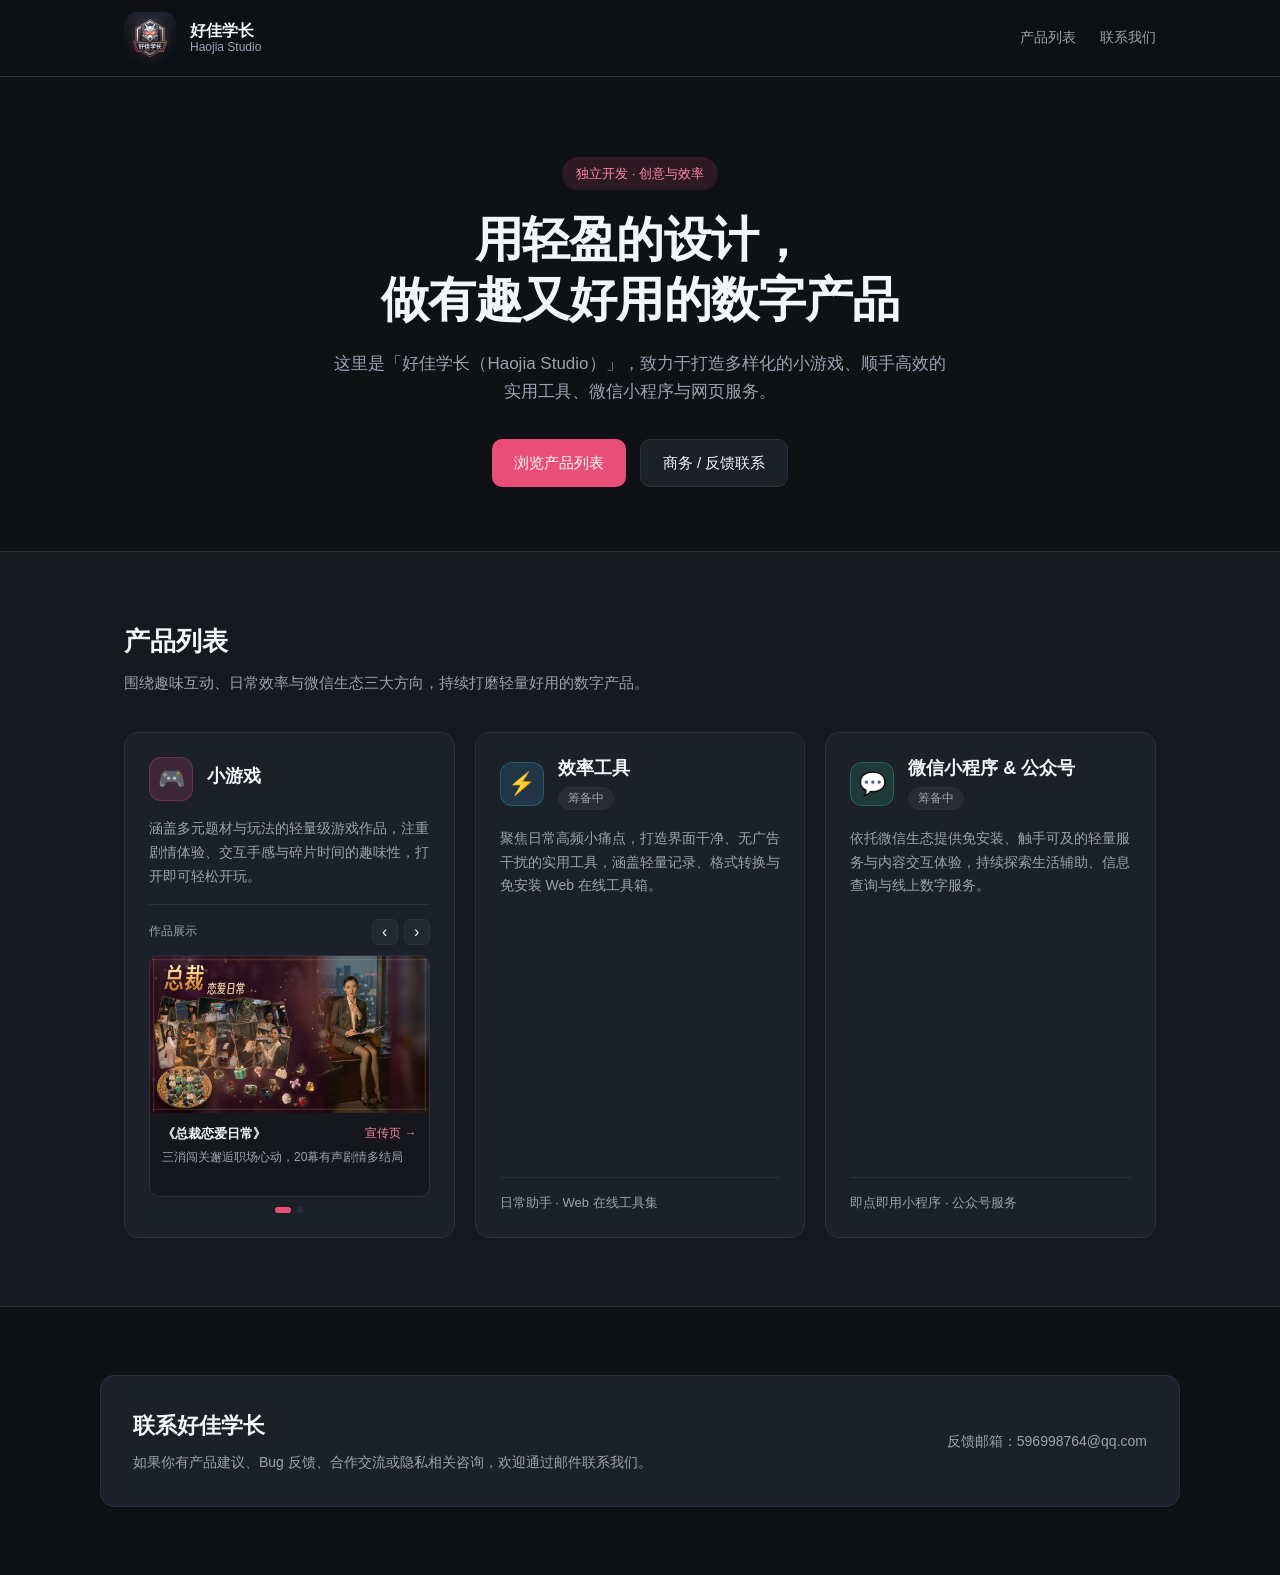
==== index.html @ 81089f05 "chore: remove footer section from homepage (v13)" ====
<!DOCTYPE html>
<html lang="zh-CN">
<head>
  <meta charset="UTF-8" />
  <meta name="viewport" content="width=device-width, initial-scale=1.0" />
  <title>好佳学长 · Haojia Studio — 小游戏与数字产品</title>
  <meta name="description" content="好佳学长（Haojia Studio）专注打造多样化小游戏、轻量级效率工具、微信小程序与实用网页服务。" />
  <link rel="icon" type="image/png" href="./assets/logo.png" />
  <link rel="stylesheet" href="./assets/style.css?v=13" />
</head>
<body>
  <header class="site-header">
    <div class="container header-inner">
      <a href="./index.html" class="brand">
        <img src="./assets/logo.png" alt="好佳学长 Logo" class="brand-logo" />
        <span class="brand-text">
          <strong>好佳学长</strong>
          <small>Haojia Studio</small>
        </span>
      </a>
      <nav class="nav-links">
        <a href="#projects">产品列表</a>
        <a href="#contact">联系我们</a>
      </nav>
    </div>
  </header>

  <main>
    <!-- 首屏展示 -->
    <section class="hero">
      <div class="container">
        <span class="pill">独立开发 · 创意与效率</span>
        <h1>用轻盈的设计，<br />做有趣又好用的数字产品</h1>
        <p class="hero-desc">
          这里是「好佳学长（Haojia Studio）」，致力于打造多样化的小游戏、顺手高效的实用工具、微信小程序与网页服务。
        </p>
        <div class="hero-actions">
          <a href="#projects" class="btn btn-primary">浏览产品列表</a>
          <a href="#contact" class="btn btn-ghost">商务 / 反馈联系</a>
        </div>
      </div>
    </section>

    <!-- 产品列表（三栏模块概览） -->
    <section id="projects" class="section section-alt">
      <div class="container">
        <h2 class="section-title">产品列表</h2>
        <p class="section-sub">围绕趣味互动、日常效率与微信生态三大方向，持续打磨轻量好用的数字产品。</p>

        <div class="category-grid">
          <!-- 模块 1：小游戏 -->
          <article class="category-card">
            <div class="category-card-head">
              <span class="category-icon icon-game" aria-hidden="true">🎮</span>
              <div>
                <h3>小游戏</h3>
              </div>
            </div>
            <p class="category-summary">
              涵盖多元题材与玩法的轻量级游戏作品，注重剧情体验、交互手感与碎片时间的趣味性，打开即可轻松开玩。
            </p>
            <div class="category-meta mini-carousel" data-carousel>
              <div class="mini-carousel-head">
                <span class="mini-carousel-label">作品展示</span>
                <div class="mini-carousel-controls">
                  <button type="button" class="mini-btn" data-dir="-1" aria-label="上一张">‹</button>
                  <button type="button" class="mini-btn" data-dir="1" aria-label="下一张">›</button>
                </div>
              </div>
              <div class="mini-carousel-track">
                <a href="./loveStory/index.html" class="mini-slide">
                  <div class="mini-slide-thumb">
                    <img src="./loveStory/promo.jpg?v=13" alt="总裁恋爱日常宣传图" />
                  </div>
                  <div class="mini-slide-body">
                    <div class="mini-slide-title">
                      <strong>《总裁恋爱日常》</strong>
                      <span class="arrow">宣传页 →</span>
                    </div>
                    <p>三消闯关邂逅职场心动，20幕有声剧情多结局</p>
                  </div>
                </a>
                <div class="mini-slide is-upcoming">
                  <div class="mini-slide-thumb mini-thumb-upcoming">
                    <span>敬请期待</span>
                  </div>
                  <div class="mini-slide-body">
                    <div class="mini-slide-title">
                      <strong>更多创意新作</strong>
                      <span class="muted">筹备中</span>
                    </div>
                    <p>全新题材与玩法正在打磨原型中，上线后第一时间同步展示</p>
                  </div>
                </div>
              </div>
              <div class="mini-carousel-dots" aria-hidden="true">
                <span class="dot is-active"></span>
                <span class="dot"></span>
              </div>
            </div>
          </article>

          <!-- 模块 2：效率工具 -->
          <article class="category-card">
            <div class="category-card-head">
              <span class="category-icon icon-tool" aria-hidden="true">⚡</span>
              <div>
                <h3>效率工具</h3>
                <span class="category-tag">筹备中</span>
              </div>
            </div>
            <p class="category-summary">
              聚焦日常高频小痛点，打造界面干净、无广告干扰的实用工具，涵盖轻量记录、格式转换与免安装 Web 在线工具箱。
            </p>
            <div class="category-meta">
              <span class="module-status">日常助手 · Web 在线工具集</span>
            </div>
          </article>

          <!-- 模块 3：微信小程序 & 公众号 -->
          <article class="category-card">
            <div class="category-card-head">
              <span class="category-icon icon-wechat" aria-hidden="true">💬</span>
              <div>
                <h3>微信小程序 &amp; 公众号</h3>
                <span class="category-tag">筹备中</span>
              </div>
            </div>
            <p class="category-summary">
              依托微信生态提供免安装、触手可及的轻量服务与内容交互体验，持续探索生活辅助、信息查询与线上数字服务。
            </p>
            <div class="category-meta">
              <span class="module-status">即点即用小程序 · 公众号服务</span>
            </div>
          </article>
        </div>
      </div>
    </section>

    <!-- 联系方式 -->
    <section id="contact" class="section">
      <div class="container contact-box">
        <div>
          <h2>联系好佳学长</h2>
          <p>如果你有产品建议、Bug 反馈、合作交流或隐私相关咨询，欢迎通过邮件联系我们。</p>
        </div>
        <div class="contact-info">
          <a href="mailto:596998764@qq.com" class="contact-link">反馈邮箱：596998764@qq.com</a>
        </div>
      </div>
    </section>
  </main>

  <script src="./assets/main.js?v=13"></script>
</body>
</html>
---- assets/style.css ----
:root {
  --bg: #0f1115;
  --bg-alt: #161920;
  --card: #1c2029;
  --border: #2a303d;
  --text: #f3f5f8;
  --muted: #9aa3b2;
  --accent: #e94e77;
  --accent-hover: #f26489;
  --radius: 14px;
}

* {
  box-sizing: border-box;
  margin: 0;
  padding: 0;
}

html {
  scroll-behavior: smooth;
}

body {
  font-family: -apple-system, BlinkMacSystemFont, "Segoe UI", "PingFang SC", "Hiragino Sans GB", "Microsoft YaHei", sans-serif;
  background: var(--bg);
  color: var(--text);
  line-height: 1.65;
  -webkit-font-smoothing: antialiased;
}

a {
  color: inherit;
  text-decoration: none;
}

.container {
  max-width: 1080px;
  margin: 0 auto;
  padding: 0 24px;
}

/* Header */
.site-header {
  position: sticky;
  top: 0;
  z-index: 20;
  background: rgba(15, 17, 21, 0.85);
  backdrop-filter: blur(10px);
  border-bottom: 1px solid var(--border);
}

.header-inner {
  height: 76px;
  display: flex;
  align-items: center;
  justify-content: space-between;
}

.brand {
  display: flex;
  align-items: center;
  gap: 14px;
}

.brand-logo {
  width: 52px;
  height: 52px;
  border-radius: 12px;
  object-fit: cover;
  display: block;
}

.brand-text {
  display: flex;
  flex-direction: column;
  line-height: 1.2;
}

.brand-text strong {
  font-size: 16px;
}

.brand-text small {
  font-size: 12px;
  color: var(--muted);
}

.nav-links {
  display: flex;
  gap: 24px;
  font-size: 14px;
  color: var(--muted);
}

.nav-links a:hover {
  color: var(--text);
}

/* Hero */
.hero {
  padding: 80px 0 64px;
  text-align: center;
}

.pill {
  display: inline-block;
  padding: 6px 14px;
  border-radius: 999px;
  background: rgba(233, 78, 119, 0.14);
  color: #ff85a6;
  font-size: 13px;
  font-weight: 500;
  margin-bottom: 20px;
}

.hero h1 {
  font-size: clamp(30px, 5vw, 48px);
  line-height: 1.25;
  letter-spacing: -0.02em;
  margin-bottom: 20px;
}

.hero-desc {
  max-width: 620px;
  margin: 0 auto 32px;
  color: var(--muted);
  font-size: 17px;
}

.hero-actions {
  display: flex;
  justify-content: center;
  gap: 14px;
  flex-wrap: wrap;
}

.btn {
  display: inline-flex;
  align-items: center;
  justify-content: center;
  padding: 11px 22px;
  border-radius: 10px;
  font-size: 15px;
  font-weight: 500;
  transition: background 0.2s, border-color 0.2s, transform 0.15s;
}

.btn:hover {
  transform: translateY(-1px);
}

.btn-primary {
  background: var(--accent);
  color: #fff;
}

.btn-primary:hover {
  background: var(--accent-hover);
}

.btn-ghost {
  border: 1px solid var(--border);
  color: var(--text);
  background: var(--card);
}

.btn-ghost:hover {
  border-color: var(--muted);
}

/* Sections */
.section {
  padding: 68px 0;
}

.section-alt {
  background: var(--bg-alt);
  border-top: 1px solid var(--border);
  border-bottom: 1px solid var(--border);
}

.section-title {
  font-size: 26px;
  margin-bottom: 8px;
}

.section-sub {
  color: var(--muted);
  margin-bottom: 36px;
  font-size: 15px;
}

/* Category Grid (3 columns in one row) */
.category-grid {
  display: grid;
  grid-template-columns: repeat(3, minmax(0, 1fr));
  gap: 20px;
}

.category-card {
  background: var(--card);
  border: 1px solid var(--border);
  border-radius: var(--radius);
  padding: 24px;
  display: flex;
  flex-direction: column;
  gap: 16px;
  transition: transform 0.2s, border-color 0.2s, box-shadow 0.2s;
}

.category-card:hover {
  transform: translateY(-3px);
  border-color: rgba(233, 78, 119, 0.45);
  box-shadow: 0 12px 28px rgba(0, 0, 0, 0.28);
}

.category-card-head {
  display: flex;
  align-items: center;
  gap: 14px;
}

.category-icon {
  width: 44px;
  height: 44px;
  border-radius: 12px;
  display: grid;
  place-items: center;
  font-size: 22px;
  flex-shrink: 0;
}

.icon-game {
  background: rgba(233, 78, 119, 0.16);
  border: 1px solid rgba(233, 78, 119, 0.3);
}

.icon-tool {
  background: rgba(56, 189, 248, 0.14);
  border: 1px solid rgba(56, 189, 248, 0.28);
}

.icon-wechat {
  background: rgba(52, 211, 153, 0.14);
  border: 1px solid rgba(52, 211, 153, 0.28);
}

.category-card-head h3 {
  font-size: 18px;
  line-height: 1.3;
  margin-bottom: 4px;
}

.category-tag {
  display: inline-block;
  font-size: 12px;
  line-height: 1.2;
  padding: 3px 9px;
  border-radius: 999px;
  color: var(--muted);
  background: rgba(255, 255, 255, 0.05);
  border: 1px solid var(--border);
}

.category-tag.is-active {
  color: #ff85a6;
  background: rgba(233, 78, 119, 0.14);
  border-color: rgba(233, 78, 119, 0.3);
}

.category-summary {
  color: var(--muted);
  font-size: 14px;
  line-height: 1.7;
  flex: 1;
}

.category-meta {
  padding-top: 14px;
  border-top: 1px solid var(--border);
  font-size: 13px;
}

.module-link {
  display: flex;
  align-items: center;
  justify-content: space-between;
  gap: 8px;
  color: var(--text);
  font-weight: 500;
  transition: color 0.2s;
}

.module-link .arrow {
  color: #ff85a6;
  white-space: nowrap;
}

.module-link:hover {
  color: #ff85a6;
}

.module-status {
  color: var(--muted);
}

.module-tagline {
  margin-top: 6px;
  font-size: 12px;
  color: var(--muted);
  line-height: 1.5;
}

/* Mini Carousel inside Category Card */
.mini-carousel {
  display: flex;
  flex-direction: column;
  gap: 10px;
}

.mini-carousel-head {
  display: flex;
  align-items: center;
  justify-content: space-between;
}

.mini-carousel-label {
  font-size: 12px;
  color: var(--muted);
  font-weight: 500;
}

.mini-carousel-controls {
  display: flex;
  gap: 6px;
}

.mini-btn {
  width: 26px;
  height: 26px;
  border-radius: 6px;
  border: 1px solid var(--border);
  background: rgba(255, 255, 255, 0.04);
  color: var(--text);
  font-size: 16px;
  line-height: 1;
  cursor: pointer;
  display: grid;
  place-items: center;
  transition: border-color 0.2s, background 0.2s;
}

.mini-btn:hover {
  border-color: var(--accent);
  background: rgba(233, 78, 119, 0.14);
}

.mini-carousel-track {
  display: flex;
  overflow-x: auto;
  scroll-snap-type: x mandatory;
  scroll-behavior: smooth;
  gap: 12px;
  scrollbar-width: none;
}

.mini-carousel-track::-webkit-scrollbar {
  display: none;
}

.mini-slide {
  flex: 0 0 100%;
  scroll-snap-align: start;
  border-radius: 10px;
  border: 1px solid var(--border);
  background: rgba(15, 17, 21, 0.55);
  overflow: hidden;
  display: flex;
  flex-direction: column;
  transition: border-color 0.2s;
}

a.mini-slide:hover {
  border-color: rgba(233, 78, 119, 0.55);
}

.mini-slide-thumb {
  width: 100%;
  aspect-ratio: 16 / 9;
  overflow: hidden;
  background: #14171e;
}

.mini-slide-thumb img {
  width: 100%;
  height: 100%;
  object-fit: cover;
  display: block;
  transition: transform 0.3s;
}

a.mini-slide:hover .mini-slide-thumb img {
  transform: scale(1.03);
}

.mini-thumb-upcoming {
  display: grid;
  place-items: center;
  background: linear-gradient(135deg, #232838 0%, #312545 100%);
  color: var(--muted);
  font-size: 13px;
  letter-spacing: 0.06em;
}

.mini-slide-body {
  padding: 10px 12px 12px;
}

.mini-slide-title {
  display: flex;
  align-items: center;
  justify-content: space-between;
  gap: 8px;
  margin-bottom: 4px;
  font-size: 13px;
}

.mini-slide-title strong {
  color: var(--text);
  font-weight: 600;
}

.mini-slide-title .arrow {
  color: #ff85a6;
  font-size: 12px;
  white-space: nowrap;
}

.mini-slide-title .muted {
  color: var(--muted);
  font-size: 12px;
}

.mini-slide-body p {
  font-size: 12px;
  color: var(--muted);
  line-height: 1.5;
}

.mini-carousel-dots {
  display: flex;
  justify-content: center;
  gap: 6px;
}

.mini-carousel-dots .dot {
  width: 6px;
  height: 6px;
  border-radius: 999px;
  background: var(--border);
  transition: width 0.2s, background 0.2s;
}

.mini-carousel-dots .dot.is-active {
  width: 16px;
  background: var(--accent);
}

/* Contact */
.contact-box {
  background: var(--card);
  border: 1px solid var(--border);
  border-radius: var(--radius);
  padding: 32px;
  display: flex;
  align-items: center;
  justify-content: space-between;
  gap: 24px;
  flex-wrap: wrap;
}

.contact-box h2 {
  font-size: 22px;
  margin-bottom: 6px;
}

.contact-box p {
  color: var(--muted);
  font-size: 14px;
}

.contact-link {
  font-size: 14px;
  color: var(--muted);
  transition: color 0.2s;
}

.contact-link:hover {
  color: var(--text);
}

/* Footer */
.site-footer {
  border-top: 1px solid var(--border);
  padding: 24px 0;
  color: var(--muted);
  font-size: 13px;
}

.footer-inner {
  display: flex;
  justify-content: space-between;
  align-items: center;
  flex-wrap: wrap;
  gap: 12px;
}

.site-footer a:hover {
  color: var(--text);
}

@media (max-width: 860px) {
  .category-grid {
    grid-template-columns: 1fr;
  }
}

@media (max-width: 640px) {
  .nav-links {
    display: none;
  }
  .hero {
    padding: 60px 0 44px;
  }
}
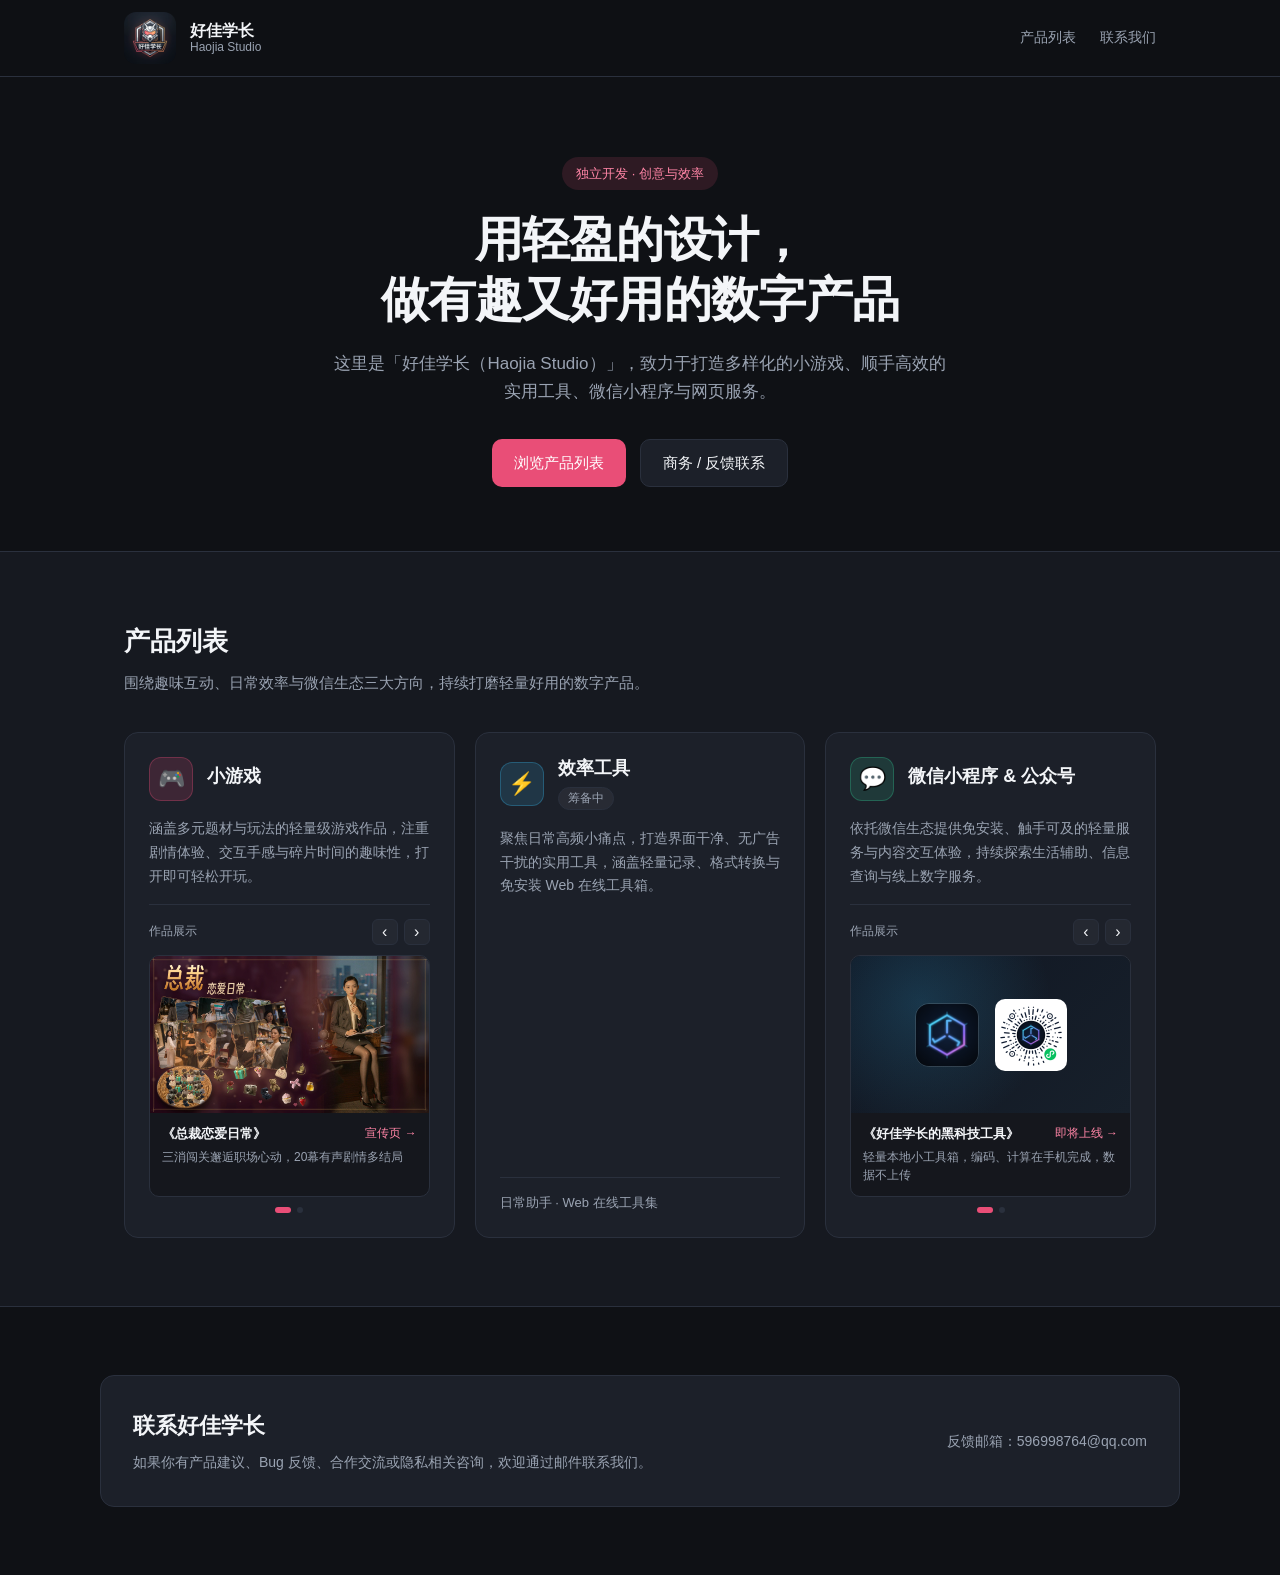
==== commit f24678ae: "feat(heikeji-tools): add WeChat mini-program showcase and detail page" ====
--- a/index.html
+++ b/index.html
@@ -6,7 +6,7 @@
   <title>好佳学长 · Haojia Studio — 小游戏与数字产品</title>
   <meta name="description" content="好佳学长（Haojia Studio）专注打造多样化小游戏、轻量级效率工具、微信小程序与实用网页服务。" />
   <link rel="icon" type="image/png" href="./assets/logo.png" />
-  <link rel="stylesheet" href="./assets/style.css?v=13" />
+  <link rel="stylesheet" href="./assets/style.css?v=14" />
 </head>
 <body>
   <header class="site-header">
@@ -123,14 +123,50 @@
               <span class="category-icon icon-wechat" aria-hidden="true">💬</span>
               <div>
                 <h3>微信小程序 &amp; 公众号</h3>
-                <span class="category-tag">筹备中</span>
               </div>
             </div>
             <p class="category-summary">
               依托微信生态提供免安装、触手可及的轻量服务与内容交互体验，持续探索生活辅助、信息查询与线上数字服务。
             </p>
-            <div class="category-meta">
-              <span class="module-status">即点即用小程序 · 公众号服务</span>
+            <div class="category-meta mini-carousel" data-carousel>
+              <div class="mini-carousel-head">
+                <span class="mini-carousel-label">作品展示</span>
+                <div class="mini-carousel-controls">
+                  <button type="button" class="mini-btn" data-dir="-1" aria-label="上一张">‹</button>
+                  <button type="button" class="mini-btn" data-dir="1" aria-label="下一张">›</button>
+                </div>
+              </div>
+              <div class="mini-carousel-track">
+                <a href="./heikeji-tools/index.html" class="mini-slide">
+                  <div class="mini-slide-thumb mini-thumb-app">
+                    <img src="./heikeji-tools/icon.png?v=14" alt="好佳学长的黑科技工具图标" class="mini-app-icon" />
+                    <img src="./heikeji-tools/qrcode.jpg?v=14" alt="好佳学长的黑科技工具小程序码" class="mini-app-qr" />
+                  </div>
+                  <div class="mini-slide-body">
+                    <div class="mini-slide-title">
+                      <strong>《好佳学长的黑科技工具》</strong>
+                      <span class="arrow">即将上线 →</span>
+                    </div>
+                    <p>轻量本地小工具箱，编码、计算在手机完成，数据不上传</p>
+                  </div>
+                </a>
+                <div class="mini-slide is-upcoming">
+                  <div class="mini-slide-thumb mini-thumb-upcoming">
+                    <span>敬请期待</span>
+                  </div>
+                  <div class="mini-slide-body">
+                    <div class="mini-slide-title">
+                      <strong>更多小程序 &amp; 公众号</strong>
+                      <span class="muted">筹备中</span>
+                    </div>
+                    <p>更多免安装微信生态服务正在规划开发中，敬请期待</p>
+                  </div>
+                </div>
+              </div>
+              <div class="mini-carousel-dots" aria-hidden="true">
+                <span class="dot is-active"></span>
+                <span class="dot"></span>
+              </div>
             </div>
           </article>
         </div>
--- a/assets/style.css
+++ b/assets/style.css
@@ -412,6 +412,33 @@
   letter-spacing: 0.06em;
 }
 
+.mini-thumb-app {
+  display: flex;
+  align-items: center;
+  justify-content: center;
+  gap: 16px;
+  padding: 12px 16px;
+  background: radial-gradient(circle at 25% 30%, rgba(56, 189, 248, 0.18), transparent 55%),
+    linear-gradient(135deg, #101622 0%, #17202b 100%);
+}
+
+.mini-thumb-app img.mini-app-icon {
+  width: 64px;
+  height: 64px;
+  border-radius: 14px;
+  border: 1px solid rgba(255, 255, 255, 0.12);
+  object-fit: cover;
+}
+
+.mini-thumb-app img.mini-app-qr {
+  width: 72px;
+  height: 72px;
+  border-radius: 10px;
+  background: #fff;
+  padding: 4px;
+  object-fit: contain;
+}
+
 .mini-slide-body {
   padding: 10px 12px 12px;
 }
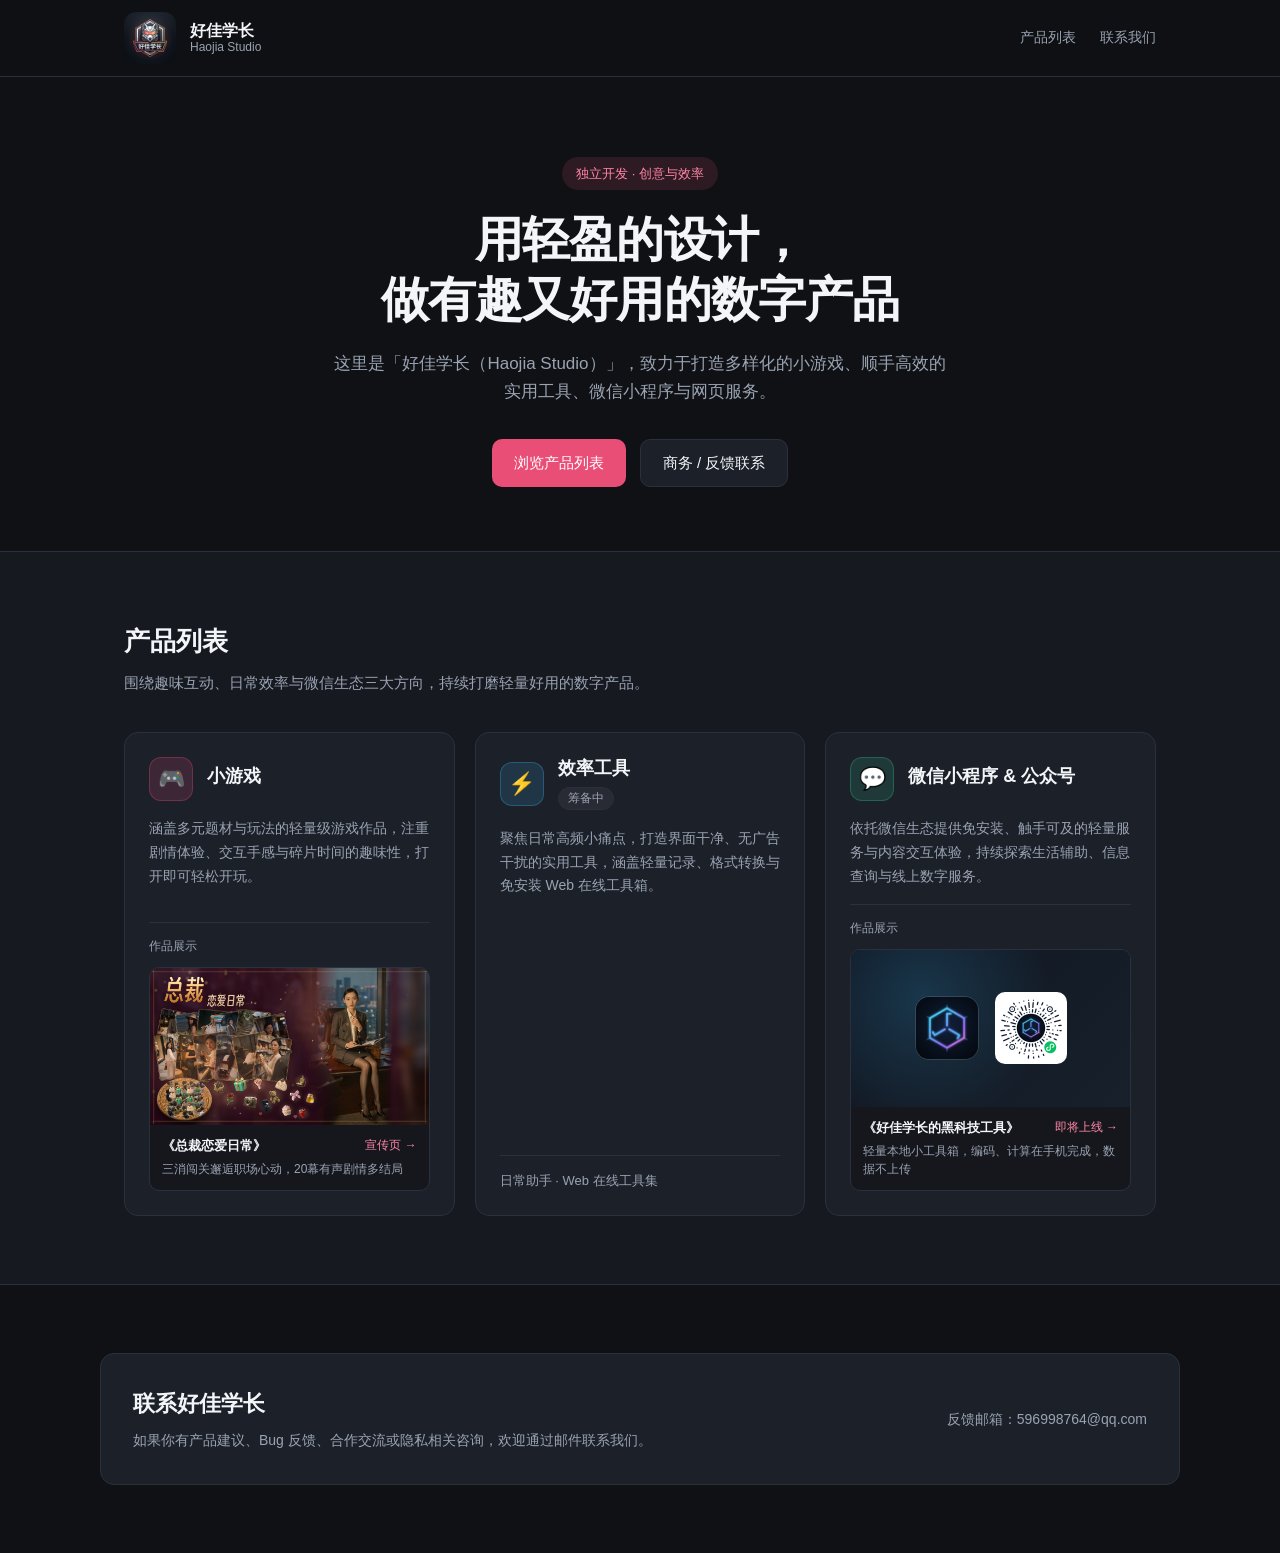
==== commit 987478bf: "chore(home): remove upcoming placeholder cards from game and wechat modules" ====
--- a/index.html
+++ b/index.html
@@ -62,10 +62,6 @@
             <div class="category-meta mini-carousel" data-carousel>
               <div class="mini-carousel-head">
                 <span class="mini-carousel-label">作品展示</span>
-                <div class="mini-carousel-controls">
-                  <button type="button" class="mini-btn" data-dir="-1" aria-label="上一张">‹</button>
-                  <button type="button" class="mini-btn" data-dir="1" aria-label="下一张">›</button>
-                </div>
               </div>
               <div class="mini-carousel-track">
                 <a href="./loveStory/index.html" class="mini-slide">
@@ -80,22 +76,6 @@
                     <p>三消闯关邂逅职场心动，20幕有声剧情多结局</p>
                   </div>
                 </a>
-                <div class="mini-slide is-upcoming">
-                  <div class="mini-slide-thumb mini-thumb-upcoming">
-                    <span>敬请期待</span>
-                  </div>
-                  <div class="mini-slide-body">
-                    <div class="mini-slide-title">
-                      <strong>更多创意新作</strong>
-                      <span class="muted">筹备中</span>
-                    </div>
-                    <p>全新题材与玩法正在打磨原型中，上线后第一时间同步展示</p>
-                  </div>
-                </div>
-              </div>
-              <div class="mini-carousel-dots" aria-hidden="true">
-                <span class="dot is-active"></span>
-                <span class="dot"></span>
               </div>
             </div>
           </article>
@@ -131,10 +111,6 @@
             <div class="category-meta mini-carousel" data-carousel>
               <div class="mini-carousel-head">
                 <span class="mini-carousel-label">作品展示</span>
-                <div class="mini-carousel-controls">
-                  <button type="button" class="mini-btn" data-dir="-1" aria-label="上一张">‹</button>
-                  <button type="button" class="mini-btn" data-dir="1" aria-label="下一张">›</button>
-                </div>
               </div>
               <div class="mini-carousel-track">
                 <a href="./heikeji-tools/index.html" class="mini-slide">
@@ -150,22 +126,6 @@
                     <p>轻量本地小工具箱，编码、计算在手机完成，数据不上传</p>
                   </div>
                 </a>
-                <div class="mini-slide is-upcoming">
-                  <div class="mini-slide-thumb mini-thumb-upcoming">
-                    <span>敬请期待</span>
-                  </div>
-                  <div class="mini-slide-body">
-                    <div class="mini-slide-title">
-                      <strong>更多小程序 &amp; 公众号</strong>
-                      <span class="muted">筹备中</span>
-                    </div>
-                    <p>更多免安装微信生态服务正在规划开发中，敬请期待</p>
-                  </div>
-                </div>
-              </div>
-              <div class="mini-carousel-dots" aria-hidden="true">
-                <span class="dot is-active"></span>
-                <span class="dot"></span>
               </div>
             </div>
           </article>
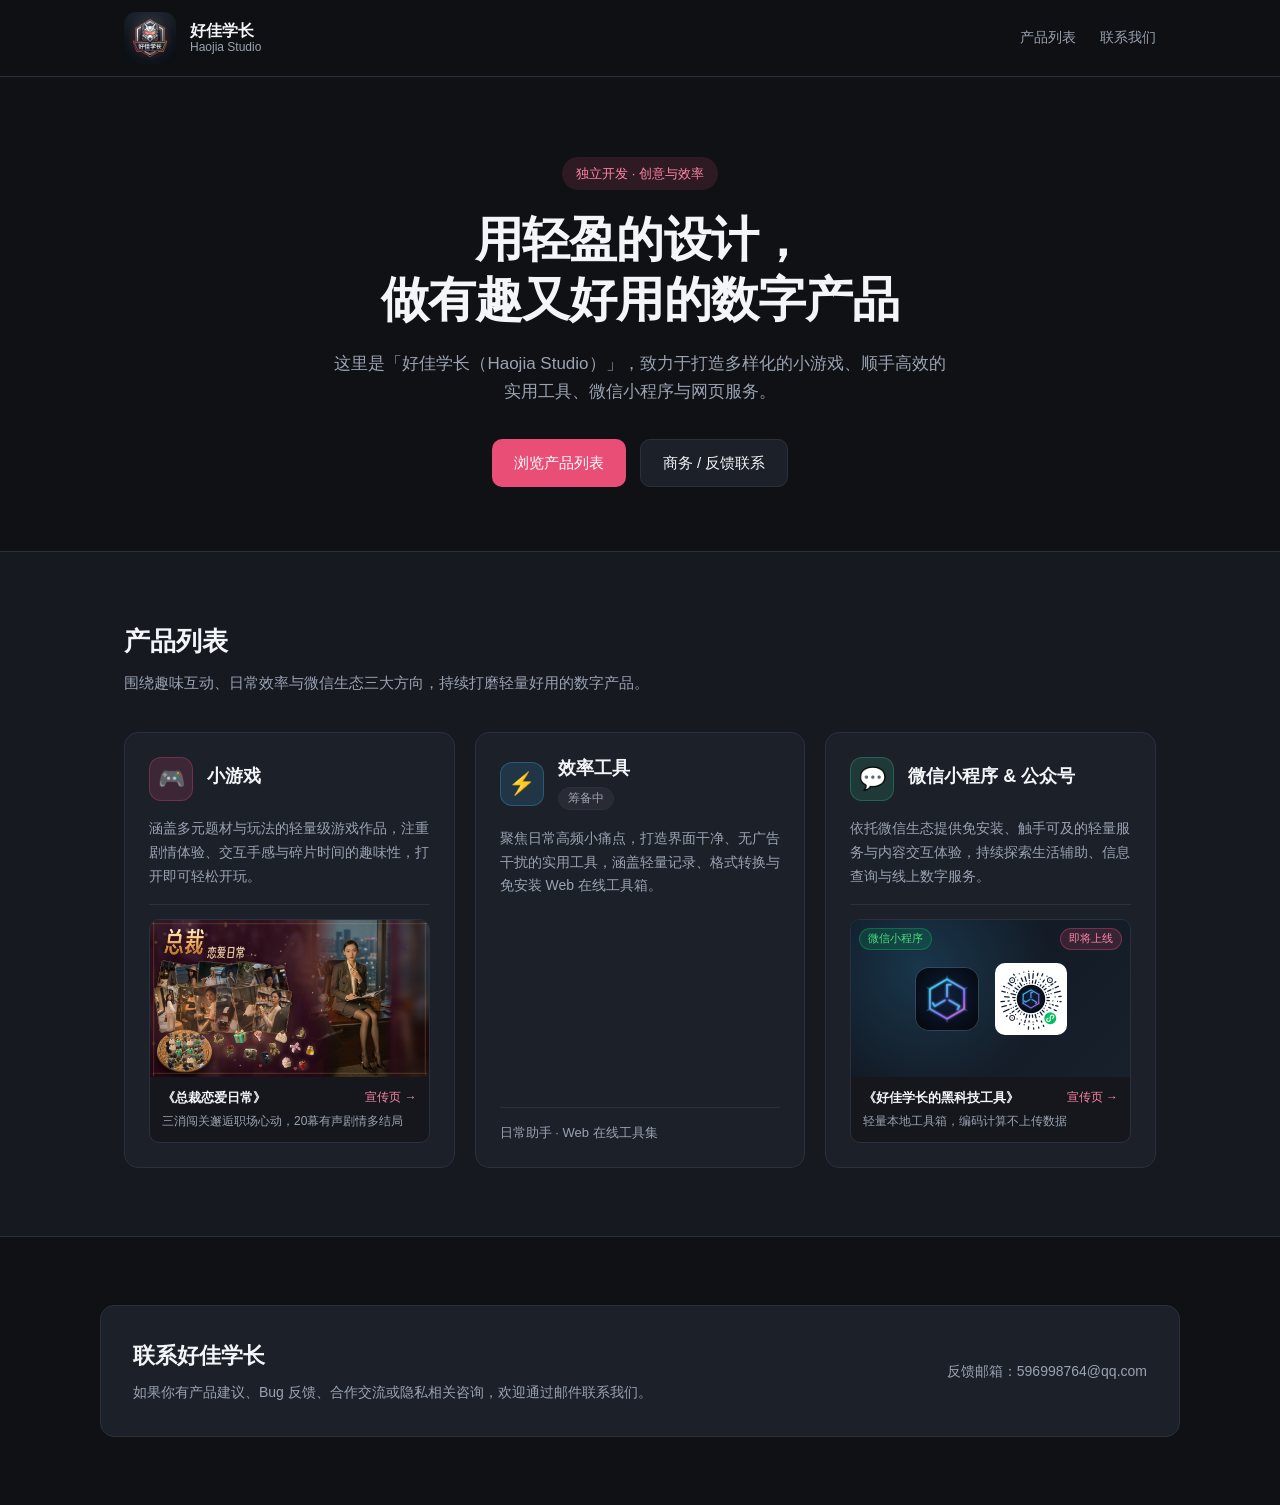
==== commit 72356ef4: "style(home): refine WeChat card badges, copy, and remove section label" ====
--- a/index.html
+++ b/index.html
@@ -6,7 +6,7 @@
   <title>好佳学长 · Haojia Studio — 小游戏与数字产品</title>
   <meta name="description" content="好佳学长（Haojia Studio）专注打造多样化小游戏、轻量级效率工具、微信小程序与实用网页服务。" />
   <link rel="icon" type="image/png" href="./assets/logo.png" />
-  <link rel="stylesheet" href="./assets/style.css?v=14" />
+  <link rel="stylesheet" href="./assets/style.css?v=15" />
 </head>
 <body>
   <header class="site-header">
@@ -60,9 +60,6 @@
               涵盖多元题材与玩法的轻量级游戏作品，注重剧情体验、交互手感与碎片时间的趣味性，打开即可轻松开玩。
             </p>
             <div class="category-meta mini-carousel" data-carousel>
-              <div class="mini-carousel-head">
-                <span class="mini-carousel-label">作品展示</span>
-              </div>
               <div class="mini-carousel-track">
                 <a href="./loveStory/index.html" class="mini-slide">
                   <div class="mini-slide-thumb">
@@ -109,21 +106,20 @@
               依托微信生态提供免安装、触手可及的轻量服务与内容交互体验，持续探索生活辅助、信息查询与线上数字服务。
             </p>
             <div class="category-meta mini-carousel" data-carousel>
-              <div class="mini-carousel-head">
-                <span class="mini-carousel-label">作品展示</span>
-              </div>
               <div class="mini-carousel-track">
                 <a href="./heikeji-tools/index.html" class="mini-slide">
                   <div class="mini-slide-thumb mini-thumb-app">
+                    <span class="mini-thumb-badge is-left">微信小程序</span>
+                    <span class="mini-thumb-badge is-right">即将上线</span>
                     <img src="./heikeji-tools/icon.png?v=14" alt="好佳学长的黑科技工具图标" class="mini-app-icon" />
                     <img src="./heikeji-tools/qrcode.jpg?v=14" alt="好佳学长的黑科技工具小程序码" class="mini-app-qr" />
                   </div>
                   <div class="mini-slide-body">
                     <div class="mini-slide-title">
                       <strong>《好佳学长的黑科技工具》</strong>
-                      <span class="arrow">即将上线 →</span>
+                      <span class="arrow">宣传页 →</span>
                     </div>
-                    <p>轻量本地小工具箱，编码、计算在手机完成，数据不上传</p>
+                    <p>轻量本地工具箱，编码计算不上传数据</p>
                   </div>
                 </a>
               </div>
--- a/assets/style.css
+++ b/assets/style.css
@@ -413,6 +413,7 @@
 }
 
 .mini-thumb-app {
+  position: relative;
   display: flex;
   align-items: center;
   justify-content: center;
@@ -420,6 +421,31 @@
   padding: 12px 16px;
   background: radial-gradient(circle at 25% 30%, rgba(56, 189, 248, 0.18), transparent 55%),
     linear-gradient(135deg, #101622 0%, #17202b 100%);
+}
+
+.mini-thumb-badge {
+  position: absolute;
+  top: 8px;
+  padding: 2px 8px;
+  border-radius: 999px;
+  font-size: 11px;
+  line-height: 1.4;
+  font-weight: 500;
+  pointer-events: none;
+}
+
+.mini-thumb-badge.is-left {
+  left: 8px;
+  color: #4ade80;
+  background: rgba(7, 193, 96, 0.16);
+  border: 1px solid rgba(7, 193, 96, 0.35);
+}
+
+.mini-thumb-badge.is-right {
+  right: 8px;
+  color: #ff85a6;
+  background: rgba(233, 78, 119, 0.16);
+  border: 1px solid rgba(233, 78, 119, 0.35);
 }
 
 .mini-thumb-app img.mini-app-icon {
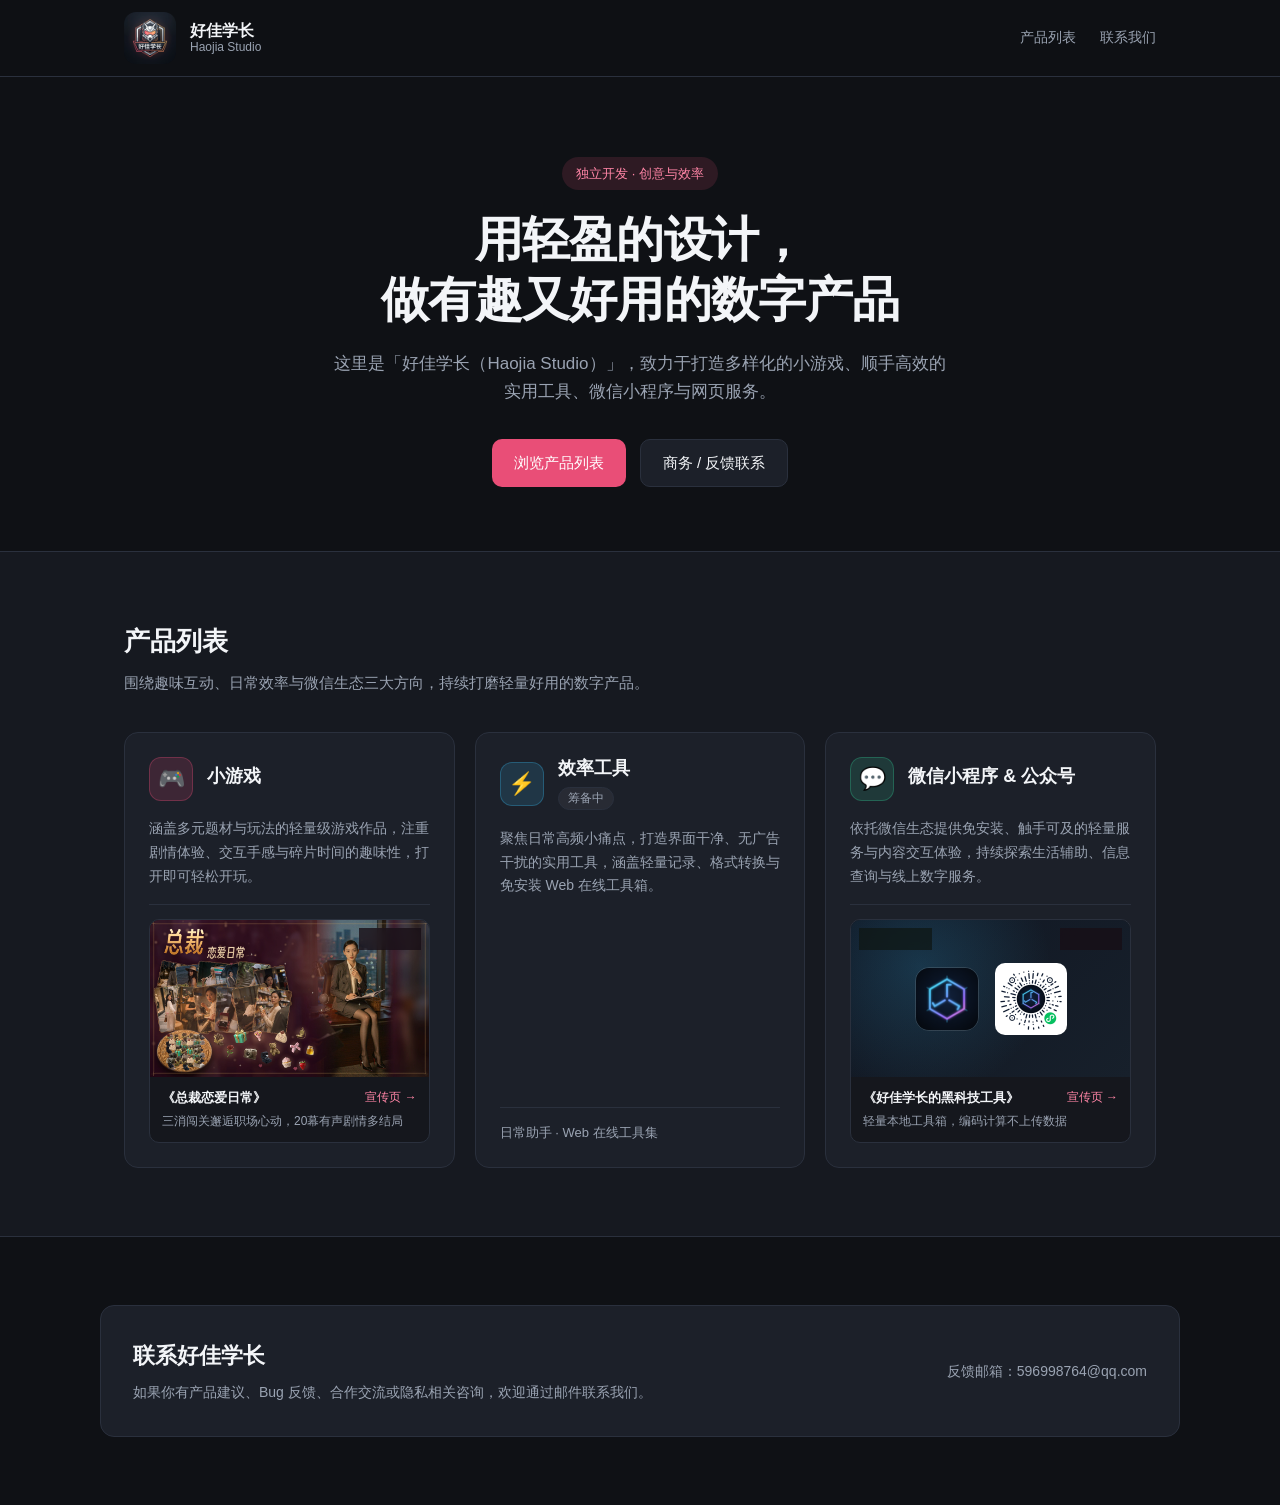
==== commit 940665b4: "style(home): add coming soon badge to LoveStory card" ====
--- a/index.html
+++ b/index.html
@@ -6,7 +6,7 @@
   <title>好佳学长 · Haojia Studio — 小游戏与数字产品</title>
   <meta name="description" content="好佳学长（Haojia Studio）专注打造多样化小游戏、轻量级效率工具、微信小程序与实用网页服务。" />
   <link rel="icon" type="image/png" href="./assets/logo.png" />
-  <link rel="stylesheet" href="./assets/style.css?v=15" />
+  <link rel="stylesheet" href="./assets/style.css?v=16" />
 </head>
 <body>
   <header class="site-header">
@@ -63,6 +63,7 @@
               <div class="mini-carousel-track">
                 <a href="./loveStory/index.html" class="mini-slide">
                   <div class="mini-slide-thumb">
+                    <span class="mini-thumb-badge is-right">即将上线</span>
                     <img src="./loveStory/promo.jpg?v=13" alt="总裁恋爱日常宣传图" />
                   </div>
                   <div class="mini-slide-body">
--- a/assets/style.css
+++ b/assets/style.css
@@ -385,6 +385,7 @@
 }
 
 .mini-slide-thumb {
+  position: relative;
   width: 100%;
   aspect-ratio: 16 / 9;
   overflow: hidden;
@@ -426,26 +427,28 @@
 .mini-thumb-badge {
   position: absolute;
   top: 8px;
+  z-index: 2;
   padding: 2px 8px;
   border-radius: 999px;
   font-size: 11px;
   line-height: 1.4;
   font-weight: 500;
   pointer-events: none;
+  backdrop-filter: blur(6px);
 }
 
 .mini-thumb-badge.is-left {
   left: 8px;
   color: #4ade80;
-  background: rgba(7, 193, 96, 0.16);
-  border: 1px solid rgba(7, 193, 96, 0.35);
+  background: rgba(15, 23, 20, 0.75);
+  border: 1px solid rgba(7, 193, 96, 0.45);
 }
 
 .mini-thumb-badge.is-right {
   right: 8px;
   color: #ff85a6;
-  background: rgba(233, 78, 119, 0.16);
-  border: 1px solid rgba(233, 78, 119, 0.35);
+  background: rgba(24, 15, 22, 0.78);
+  border: 1px solid rgba(233, 78, 119, 0.45);
 }
 
 .mini-thumb-app img.mini-app-icon {
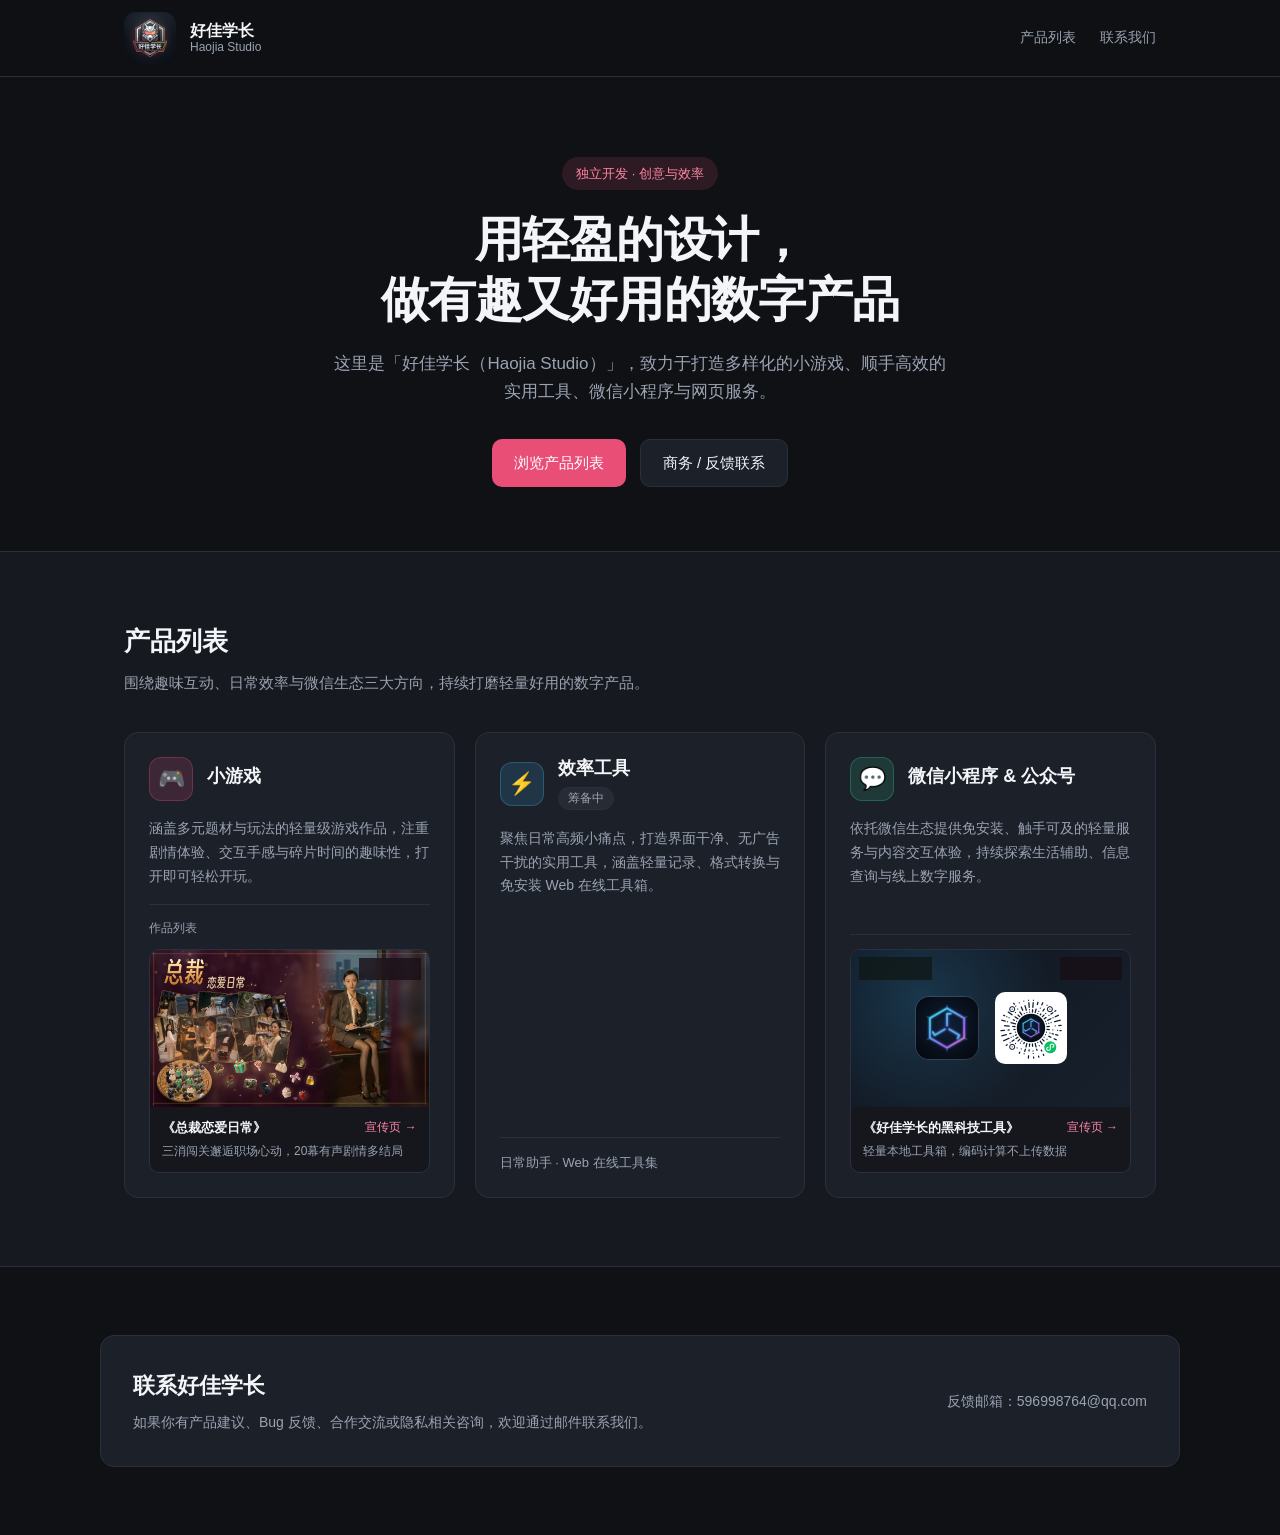
==== commit 96663295: "style(home): add '作品列表' label to game module only" ====
--- a/index.html
+++ b/index.html
@@ -60,6 +60,9 @@
               涵盖多元题材与玩法的轻量级游戏作品，注重剧情体验、交互手感与碎片时间的趣味性，打开即可轻松开玩。
             </p>
             <div class="category-meta mini-carousel" data-carousel>
+              <div class="mini-carousel-head">
+                <span class="mini-carousel-label">作品列表</span>
+              </div>
               <div class="mini-carousel-track">
                 <a href="./loveStory/index.html" class="mini-slide">
                   <div class="mini-slide-thumb">
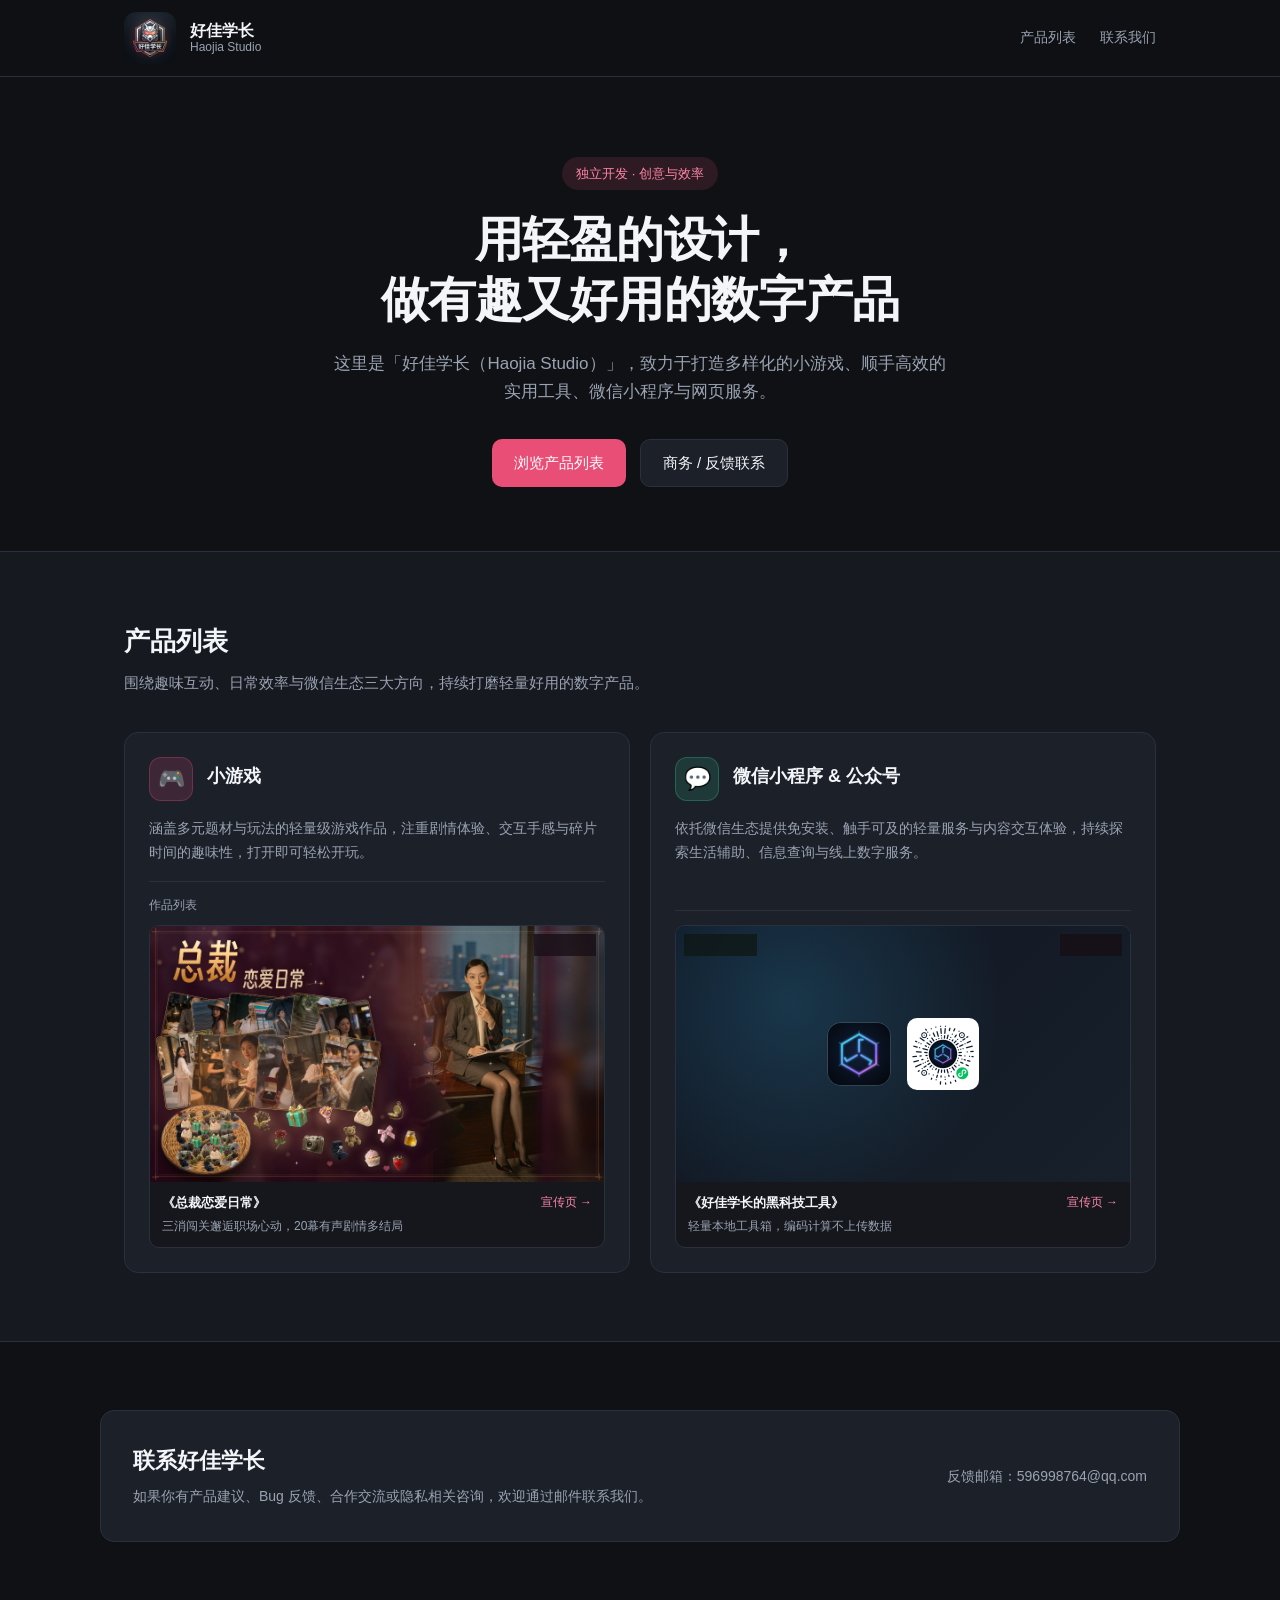
==== commit c3c9c241: "chore: remove unused buttons and pending tool card" ====
--- a/index.html
+++ b/index.html
@@ -81,23 +81,6 @@
             </div>
           </article>
 
-          <!-- 模块 2：效率工具 -->
-          <article class="category-card">
-            <div class="category-card-head">
-              <span class="category-icon icon-tool" aria-hidden="true">⚡</span>
-              <div>
-                <h3>效率工具</h3>
-                <span class="category-tag">筹备中</span>
-              </div>
-            </div>
-            <p class="category-summary">
-              聚焦日常高频小痛点，打造界面干净、无广告干扰的实用工具，涵盖轻量记录、格式转换与免安装 Web 在线工具箱。
-            </p>
-            <div class="category-meta">
-              <span class="module-status">日常助手 · Web 在线工具集</span>
-            </div>
-          </article>
-
           <!-- 模块 3：微信小程序 & 公众号 -->
           <article class="category-card">
             <div class="category-card-head">
--- a/assets/style.css
+++ b/assets/style.css
@@ -193,7 +193,7 @@
 /* Category Grid (3 columns in one row) */
 .category-grid {
   display: grid;
-  grid-template-columns: repeat(3, minmax(0, 1fr));
+  grid-template-columns: repeat(2, minmax(0, 1fr));
   gap: 20px;
 }
 
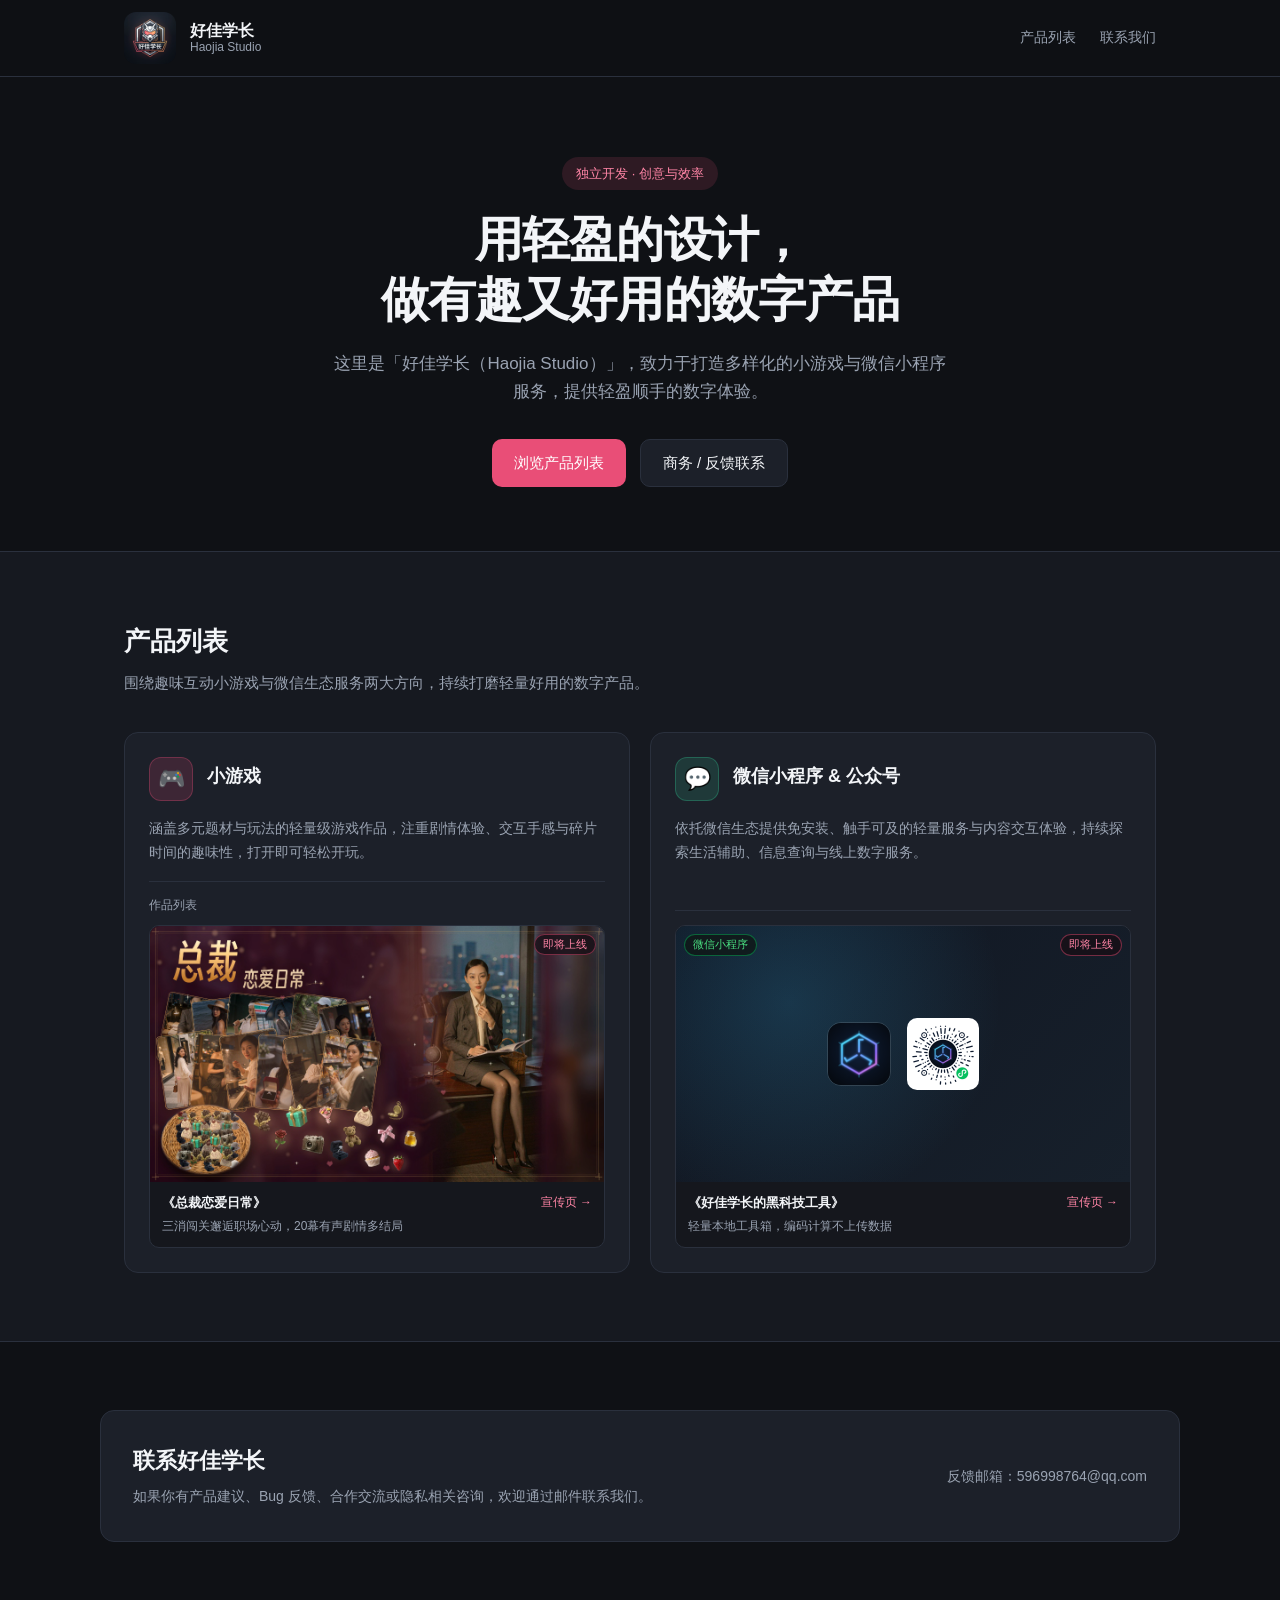
==== commit 6019e5fc: "docs: update homepage and README copy for two-module layout" ====
--- a/index.html
+++ b/index.html
@@ -4,9 +4,9 @@
   <meta charset="UTF-8" />
   <meta name="viewport" content="width=device-width, initial-scale=1.0" />
   <title>好佳学长 · Haojia Studio — 小游戏与数字产品</title>
-  <meta name="description" content="好佳学长（Haojia Studio）专注打造多样化小游戏、轻量级效率工具、微信小程序与实用网页服务。" />
+  <meta name="description" content="好佳学长（Haojia Studio）专注打造多样化小游戏、微信小程序与实用网页服务。" />
   <link rel="icon" type="image/png" href="./assets/logo.png" />
-  <link rel="stylesheet" href="./assets/style.css?v=16" />
+  <link rel="stylesheet" href="./assets/style.css?v=17" />
 </head>
 <body>
   <header class="site-header">
@@ -32,7 +32,7 @@
         <span class="pill">独立开发 · 创意与效率</span>
         <h1>用轻盈的设计，<br />做有趣又好用的数字产品</h1>
         <p class="hero-desc">
-          这里是「好佳学长（Haojia Studio）」，致力于打造多样化的小游戏、顺手高效的实用工具、微信小程序与网页服务。
+          这里是「好佳学长（Haojia Studio）」，致力于打造多样化的小游戏与微信小程序服务，提供轻盈顺手的数字体验。
         </p>
         <div class="hero-actions">
           <a href="#projects" class="btn btn-primary">浏览产品列表</a>
@@ -41,11 +41,11 @@
       </div>
     </section>
 
-    <!-- 产品列表（三栏模块概览） -->
+    <!-- 产品列表（两栏模块概览） -->
     <section id="projects" class="section section-alt">
       <div class="container">
         <h2 class="section-title">产品列表</h2>
-        <p class="section-sub">围绕趣味互动、日常效率与微信生态三大方向，持续打磨轻量好用的数字产品。</p>
+        <p class="section-sub">围绕趣味互动小游戏与微信生态服务两大方向，持续打磨轻量好用的数字产品。</p>
 
         <div class="category-grid">
           <!-- 模块 1：小游戏 -->
